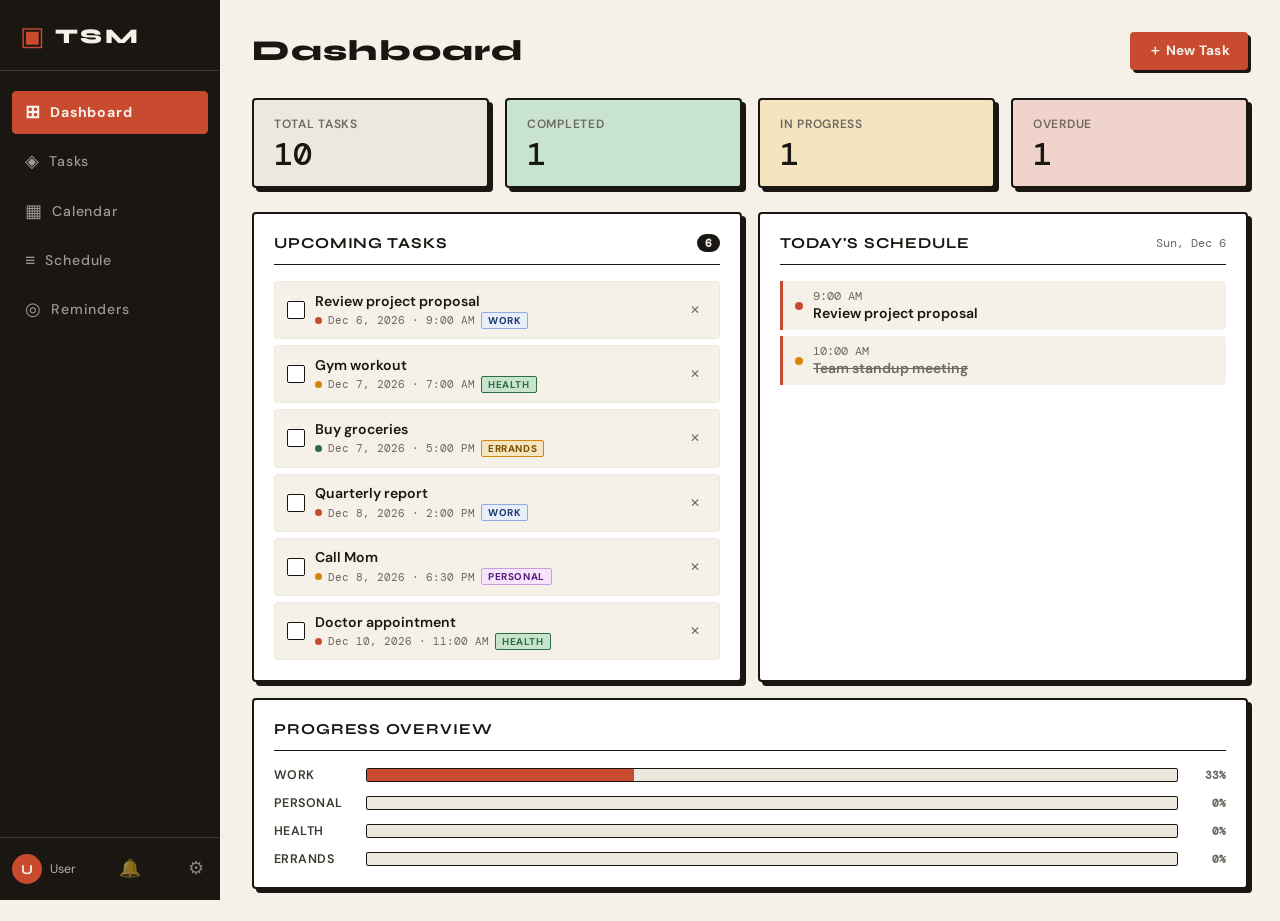
==== index.html @ 918a5657 "Add files via upload" ====
<!DOCTYPE html>
<html lang="en">
<head>
<meta charset="UTF-8" />
<meta name="viewport" content="width=device-width, initial-scale=1.0" />
<title>Task Schedule Management</title>
<link rel="preconnect" href="https://fonts.googleapis.com" />
<link rel="preconnect" href="https://fonts.gstatic.com" crossorigin />
<link href="https://fonts.googleapis.com/css2?family=DM+Sans:ital,opsz,wght@0,9..40,400;0,9..40,500;0,9..40,600;0,9..40,700;1,9..40,400&family=DM+Mono:wght@400;500&family=Syne:wght@400;600;700;800&display=swap" rel="stylesheet" />
<link rel="stylesheet" href="styles.css" />
<link rel="icon" href="favicon.ico" />
<link rel="icon" type="image/png" sizes="100x100" href="favicon100-2.png" />
<link rel="icon" type="image/png" sizes="150x150" href="favicon150-2.png" />
<link rel="apple-touch-icon" href="favicon150-2.png" />
<meta name="theme-color" content="#1A1612" />
<meta name="description" content="TSM — Task Schedule Management. A lightweight task and schedule manager." />
</head>
<body>

<!-- ══════════════════════ SIDEBAR ══════════════════════ -->
<aside class="sidebar" id="sidebar">
  <div class="sidebar-brand">
    <span class="brand-icon">▣</span>
    <span class="brand-text">TSM</span>
  </div>

  <nav class="sidebar-nav">
    <button class="nav-btn active" data-view="dashboard" onclick="switchView('dashboard',this)">
      <span class="nav-icon">⊞</span><span class="nav-label">Dashboard</span>
    </button>
    <button class="nav-btn" data-view="tasks" onclick="switchView('tasks',this)">
      <span class="nav-icon">◈</span><span class="nav-label">Tasks</span>
    </button>
    <button class="nav-btn" data-view="calendar" onclick="switchView('calendar',this)">
      <span class="nav-icon">▦</span><span class="nav-label">Calendar</span>
    </button>
    <button class="nav-btn" data-view="schedule" onclick="switchView('schedule',this)">
      <span class="nav-icon">≡</span><span class="nav-label">Schedule</span>
    </button>
    <button class="nav-btn" data-view="reminders" onclick="switchView('reminders',this)">
      <span class="nav-icon">◎</span><span class="nav-label">Reminders</span>
    </button>
  </nav>

  <div class="sidebar-footer">
    <div class="user-chip">
      <span class="user-avatar" id="user-avatar-display">U</span>
      <span class="user-name"  id="user-name-display">User</span>
    </div>
    <button class="settings-btn" id="notif-btn"
            onclick="initNotifications()" title="Enable notifications">🔔</button>
    <button class="settings-btn" onclick="openSettings()" title="Settings">⚙</button>
  </div>
</aside>

<!-- ══════════════════════ MOBILE TOP BAR ══════════════════════ -->
<header class="topbar">
  <button class="menu-toggle" onclick="toggleSidebar()">☰</button>
  <span class="topbar-title">TSM</span>
  <button class="add-btn-top" onclick="openAddTask()">＋</button>
</header>

<!-- ══════════════════════ MAIN CONTENT ══════════════════════ -->
<main class="main" id="main">

  <!-- ─── DASHBOARD ─── -->
  <section class="view active" id="view-dashboard">
    <div class="view-header">
      <h1 class="view-title">Dashboard</h1>
      <button class="btn-primary" onclick="openAddTask()">＋ New Task</button>
    </div>

    <div class="stats-grid">
      <div class="stat-card">
        <span class="stat-label">Total Tasks</span>
        <span class="stat-value" id="stat-total">0</span>
      </div>
      <div class="stat-card stat-green">
        <span class="stat-label">Completed</span>
        <span class="stat-value" id="stat-done">0</span>
      </div>
      <div class="stat-card stat-amber">
        <span class="stat-label">In Progress</span>
        <span class="stat-value" id="stat-progress">0</span>
      </div>
      <div class="stat-card stat-red">
        <span class="stat-label">Overdue</span>
        <span class="stat-value" id="stat-overdue">0</span>
      </div>
    </div>

    <div class="dash-grid">
      <div class="dash-card">
        <div class="card-header">
          <h2 class="card-title">Upcoming Tasks</h2>
          <span class="card-badge" id="upcoming-count">0</span>
        </div>
        <ul class="task-list" id="upcoming-list"></ul>
      </div>
      <div class="dash-card">
        <div class="card-header">
          <h2 class="card-title">Today's Schedule</h2>
          <span class="today-date" id="today-label"></span>
        </div>
        <ul class="schedule-list" id="today-schedule"></ul>
      </div>
    </div>

    <div class="dash-card full-card">
      <div class="card-header">
        <h2 class="card-title">Progress Overview</h2>
      </div>
      <div class="progress-bars" id="progress-bars"></div>
    </div>
  </section>

  <!-- ─── TASKS ─── -->
  <section class="view" id="view-tasks">
    <div class="view-header">
      <h1 class="view-title">Tasks</h1>
      <div class="header-actions">
        <select class="filter-select" id="filter-status" onchange="renderTasks()">
          <option value="all">All Status</option>
          <option value="todo">To Do</option>
          <option value="progress">In Progress</option>
          <option value="done">Done</option>
        </select>
        <select class="filter-select" id="filter-priority" onchange="renderTasks()">
          <option value="all">All Priority</option>
          <option value="high">High</option>
          <option value="medium">Medium</option>
          <option value="low">Low</option>
        </select>
        <button class="btn-primary" onclick="openAddTask()">＋ New Task</button>
      </div>
    </div>
    <div class="tasks-container" id="tasks-container"></div>
  </section>

  <!-- ─── CALENDAR ─── -->
  <section class="view" id="view-calendar">
    <div class="view-header">
      <h1 class="view-title">Calendar</h1>
      <div class="cal-nav">
        <button class="cal-nav-btn" onclick="changeMonth(-1)">◀</button>
        <span class="cal-month-label" id="cal-month-label"></span>
        <button class="cal-nav-btn" onclick="changeMonth(1)">▶</button>
      </div>
    </div>
    <div class="calendar-wrap">
      <div class="cal-grid" id="cal-grid"></div>
    </div>
    <div class="cal-events-panel">
      <div class="card-header">
        <h2 class="card-title" id="cal-selected-label">Select a date</h2>
      </div>
      <ul class="task-list" id="cal-events-list">
        <li class="empty-msg">Click a date to view tasks</li>
      </ul>
    </div>
  </section>

  <!-- ─── SCHEDULE ─── -->
  <section class="view" id="view-schedule">
    <div class="view-header">
      <h1 class="view-title">Schedule</h1>
      <button class="btn-primary" onclick="openAddTask()">＋ Add Entry</button>
    </div>
    <div class="schedule-week" id="schedule-week"></div>
  </section>

  <!-- ─── REMINDERS ─── -->
  <section class="view" id="view-reminders">
    <div class="view-header">
      <h1 class="view-title">Reminders</h1>
      <div class="header-actions">
        <button class="btn-ghost" id="notif-enable-btn" onclick="initNotifications()">🔔 Enable Notifications</button>
        <button class="btn-primary" onclick="openAddTask()">＋ New Task</button>
      </div>
    </div>

    <!-- Notification status bar -->
    <div class="notif-status-bar" id="notif-status-bar"></div>

    <!-- Upcoming + Overdue grid -->
    <div class="reminders-grid">
      <div class="dash-card">
        <div class="card-header">
          <h2 class="card-title">Upcoming Reminders</h2>
          <span class="card-badge" id="reminder-count">0</span>
        </div>
        <ul class="reminder-list" id="reminder-list">
          <li class="empty-msg">No upcoming reminders</li>
        </ul>
      </div>
      <div class="dash-card">
        <div class="card-header">
          <h2 class="card-title">Overdue</h2>
          <span class="card-badge" id="overdue-reminder-count">0</span>
        </div>
        <ul class="reminder-list" id="overdue-reminder-list">
          <li class="empty-msg">No overdue tasks 🎉</li>
        </ul>
      </div>
    </div>

    <!-- All reminders -->
    <div class="dash-card full-card" style="margin-top:1rem">
      <div class="card-header">
        <h2 class="card-title">All Reminders</h2>
      </div>
      <ul class="reminder-list" id="all-reminder-list">
        <li class="empty-msg">No reminders set</li>
      </ul>
    </div>
  </section>

</main>

<!-- ══════════════════════ TASK MODAL ══════════════════════ -->
<div class="modal-overlay" id="modal-overlay" onclick="closeModal(event)">
  <div class="modal">
    <div class="modal-header">
      <h2 class="modal-title" id="modal-title">New Task</h2>
      <button class="modal-close" onclick="closeModal()">✕</button>
    </div>
    <div class="modal-body">
      <input type="hidden" id="edit-id" />

      <div class="form-group">
        <label class="form-label">Task Name *</label>
        <input type="text" class="form-input" id="task-name"
               placeholder="What needs to be done?" autocomplete="off" />
      </div>

      <div class="form-row">
        <div class="form-group">
          <label class="form-label">Due Date</label>
          <input type="date" class="form-input" id="task-date" />
        </div>
        <div class="form-group">
          <label class="form-label">Time</label>
          <input type="time" class="form-input" id="task-time" />
        </div>
      </div>

      <div class="form-row">
        <div class="form-group">
          <label class="form-label">Priority</label>
          <select class="form-input" id="task-priority">
            <option value="low">🟢 Low</option>
            <option value="medium" selected>🟡 Medium</option>
            <option value="high">🔴 High</option>
          </select>
        </div>
        <div class="form-group">
          <label class="form-label">Status</label>
          <select class="form-input" id="task-status">
            <option value="todo">To Do</option>
            <option value="progress">In Progress</option>
            <option value="done">Done</option>
          </select>
        </div>
      </div>

      <div class="form-group">
        <label class="form-label">Category</label>
        <select class="form-input" id="task-category">
          <option value="work">Work</option>
          <option value="personal">Personal</option>
          <option value="health">Health</option>
          <option value="errands">Errands</option>
          <option value="other">Other</option>
        </select>
      </div>

      <div class="form-group">
        <label class="form-label">🔔 Reminder</label>
        <select class="form-input" id="task-reminder">
          <option value="none">No reminder</option>
          <option value="0">At task time</option>
          <option value="5">5 minutes before</option>
          <option value="15" selected>15 minutes before</option>
          <option value="30">30 minutes before</option>
          <option value="60">1 hour before</option>
          <option value="120">2 hours before</option>
          <option value="1440">1 day before</option>
          <option value="2880">2 days before</option>
        </select>
      </div>

      <div class="form-group">
        <label class="form-label">Notes</label>
        <textarea class="form-input form-textarea" id="task-notes"
                  placeholder="Add any notes..."></textarea>
      </div>
    </div>
    <div class="modal-footer">
      <button class="btn-ghost" onclick="closeModal()">Cancel</button>
      <button class="btn-primary" onclick="saveTask()">Save Task</button>
    </div>
  </div>
</div>

<!-- ══════════════════════ SETTINGS MODAL ══════════════════════ -->
<div class="settings-overlay" id="settings-overlay" onclick="closeSettingsModal(event)">
  <div class="settings-modal">

    <div class="modal-header">
      <h2 class="modal-title">Settings</h2>
      <button class="modal-close" onclick="closeSettingsModal()">✕</button>
    </div>

    <!-- Profile -->
    <div class="settings-section">
      <div class="settings-section-title">Profile</div>
      <div class="form-group">
        <label class="form-label">Display Name</label>
        <input type="text" class="form-input" id="settings-name"
               placeholder="Your name" maxlength="40" autocomplete="off" />
      </div>
    </div>

    <!-- Notifications -->
    <div class="settings-section">
      <div class="settings-section-title">Notifications</div>

      <div class="notif-perm-row">
        <div>
          <div class="setting-label">Browser Notifications</div>
          <div class="setting-sub">Required for all reminders to fire</div>
        </div>
        <span class="perm-badge perm-default" id="settings-notif-perm">Checking…</span>
      </div>

      <div style="margin-top:0.75rem">
        <button class="btn-ghost" style="width:100%" onclick="initNotifications()">
          🔔 Request / Check Permission
        </button>
      </div>
    </div>

    <!-- Reminder defaults -->
    <div class="settings-section">
      <div class="settings-section-title">Reminder Defaults</div>

      <div class="form-group">
        <label class="form-label">Default Reminder Offset</label>
        <select class="form-input" id="settings-default-reminder">
          <option value="none">No reminder</option>
          <option value="0">At task time</option>
          <option value="5">5 minutes before</option>
          <option value="15">15 minutes before</option>
          <option value="30">30 minutes before</option>
          <option value="60">1 hour before</option>
          <option value="120">2 hours before</option>
          <option value="1440">1 day before</option>
          <option value="2880">2 days before</option>
        </select>
      </div>

      <div class="setting-row" style="margin-top:0.75rem">
        <div>
          <div class="setting-label">Daily Morning Digest</div>
          <div class="setting-sub">Summary notification of today's tasks</div>
        </div>
        <label class="toggle-switch">
          <input type="checkbox" id="settings-daily-digest" />
          <span class="toggle-slider"></span>
        </label>
      </div>

      <div class="digest-time-row" style="margin-top:0.5rem">
        <label class="form-label" for="settings-digest-time">Digest time</label>
        <input type="time" class="form-input" id="settings-digest-time" value="08:00" />
      </div>
    </div>

    <!-- Data -->
    <div class="settings-section">
      <div class="settings-section-title">Data</div>
      <div class="settings-actions">
        <button class="btn-ghost" onclick="exportTasks()">⬇ Export Tasks (JSON)</button>
        <button class="btn-danger" onclick="clearAllTasksConfirm()">✕ Delete All Tasks</button>
      </div>
    </div>

    <div class="settings-actions-footer">
      <button class="btn-ghost" onclick="closeSettingsModal()">Cancel</button>
      <button class="btn-primary" onclick="saveSettingsUI()">Save Settings</button>
    </div>
  </div>
</div>

<!-- ══════════════════════ TOAST ══════════════════════ -->
<div class="toast" id="toast"></div>

<script src="app.js"></script>
</body>
</html>
---- styles.css ----
/* ===== RESET & BASE ===== */
*, *::before, *::after { box-sizing: border-box; margin: 0; padding: 0; }

:root {
  --cream:       #F5F0E8;
  --cream-dark:  #EDE8DE;
  --ink:         #1A1612;
  --ink-soft:    #3D3830;
  --ink-muted:   #6E6860;
  --accent:      #C84B2F;
  --accent-soft: #F0D4CC;
  --amber:       #D4860A;
  --amber-soft:  #F5E4C0;
  --green:       #2D6E3E;
  --green-soft:  #C8E4CE;
  --sidebar-w:   220px;
  --border:      2px solid var(--ink);
  --border-thin: 1.5px solid var(--ink);
  --radius:      4px;
  --shadow:      4px 4px 0 var(--ink);
  --font-display: 'Syne', sans-serif;
  --font-body:    'DM Sans', sans-serif;
  --font-mono:    'DM Mono', monospace;
}

html { font-size: 16px; }

body {
  background: var(--cream);
  color: var(--ink);
  font-family: var(--font-body);
  display: flex;
  min-height: 100vh;
  overflow-x: hidden;
  -webkit-font-smoothing: antialiased;
}

/* ===== SIDEBAR ===== */
.sidebar {
  width: var(--sidebar-w);
  background: var(--ink);
  color: var(--cream);
  display: flex;
  flex-direction: column;
  position: fixed;
  top: 0; left: 0; bottom: 0;
  z-index: 100;
  transition: transform 0.25s ease;
}

.sidebar-brand {
  display: flex;
  align-items: center;
  gap: 10px;
  padding: 1.5rem 1.25rem 1.25rem;
  border-bottom: 1.5px solid rgba(245,240,232,0.15);
}

.brand-icon { font-size: 1.6rem; color: var(--accent); line-height: 1; }

.brand-text {
  font-family: var(--font-display);
  font-size: 1.3rem;
  font-weight: 800;
  letter-spacing: 0.12em;
  color: var(--cream);
}

.sidebar-nav {
  flex: 1;
  padding: 1.25rem 0.75rem;
  display: flex;
  flex-direction: column;
  gap: 6px;
}

.nav-btn {
  display: flex;
  align-items: center;
  gap: 10px;
  width: 100%;
  padding: 0.6rem 0.75rem;
  background: transparent;
  border: 1.5px solid transparent;
  border-radius: var(--radius);
  color: rgba(245,240,232,0.6);
  font-family: var(--font-body);
  font-size: 0.88rem;
  font-weight: 500;
  cursor: pointer;
  text-align: left;
  transition: all 0.15s;
}
.nav-btn:hover  { background: rgba(245,240,232,0.08); color: var(--cream); border-color: rgba(245,240,232,0.2); }
.nav-btn.active { background: var(--accent); color: var(--cream); border-color: var(--accent); font-weight: 700; }

.nav-icon  { font-size: 1.1rem; flex-shrink: 0; }
.nav-label { letter-spacing: 0.06em; }

.sidebar-footer {
  padding: 1rem 0.75rem;
  border-top: 1.5px solid rgba(245,240,232,0.15);
  display: flex;
  align-items: center;
  justify-content: space-between;
  gap: 8px;
}

.user-chip { display: flex; align-items: center; gap: 8px; min-width: 0; }

.user-avatar {
  width: 30px; height: 30px;
  border-radius: 50%;
  background: var(--accent);
  color: var(--cream);
  font-family: var(--font-display);
  font-weight: 700;
  font-size: 0.85rem;
  display: flex;
  align-items: center;
  justify-content: center;
  flex-shrink: 0;
}

.user-name {
  font-size: 0.78rem;
  color: rgba(245,240,232,0.7);
  overflow: hidden;
  text-overflow: ellipsis;
  white-space: nowrap;
  max-width: 90px;
}

.settings-btn {
  background: transparent;
  border: none;
  color: rgba(245,240,232,0.5);
  font-size: 1.1rem;
  cursor: pointer;
  padding: 4px;
  line-height: 1;
  transition: color 0.15s;
  flex-shrink: 0;
}
.settings-btn:hover { color: var(--cream); }

/* ===== TOPBAR (MOBILE) ===== */
.topbar {
  display: none;
  position: fixed;
  top: 0; left: 0; right: 0;
  height: 52px;
  background: var(--ink);
  color: var(--cream);
  align-items: center;
  justify-content: space-between;
  padding: 0 1rem;
  z-index: 200;
}

.topbar-title {
  font-family: var(--font-display);
  font-weight: 800;
  font-size: 1.1rem;
  letter-spacing: 0.12em;
}

.menu-toggle, .add-btn-top {
  background: transparent;
  border: none;
  color: var(--cream);
  font-size: 1.3rem;
  cursor: pointer;
  padding: 4px 8px;
}

/* ===== MAIN ===== */
.main {
  margin-left: var(--sidebar-w);
  flex: 1;
  min-height: 100vh;
  padding: 2rem;
  max-width: calc(100vw - var(--sidebar-w));
}

/* ===== VIEWS ===== */
.view { display: none; }
.view.active { display: block; }

.view-header {
  display: flex;
  align-items: center;
  justify-content: space-between;
  margin-bottom: 1.75rem;
  flex-wrap: wrap;
  gap: 0.75rem;
}

.view-title {
  font-family: var(--font-display);
  font-size: 1.8rem;
  font-weight: 800;
  letter-spacing: 0.04em;
  color: var(--ink);
  line-height: 1;
}

.header-actions {
  display: flex;
  gap: 8px;
  flex-wrap: wrap;
  align-items: center;
}

/* ===== BUTTONS ===== */
.btn-primary {
  background: var(--accent);
  color: var(--cream);
  border: var(--border);
  border-color: var(--accent);
  font-family: var(--font-body);
  font-size: 0.85rem;
  font-weight: 700;
  padding: 0.5rem 1rem;
  border-radius: var(--radius);
  cursor: pointer;
  letter-spacing: 0.02em;
  box-shadow: 3px 3px 0 var(--ink);
  transition: all 0.1s;
  white-space: nowrap;
}
.btn-primary:hover  { transform: translate(-1px,-1px); box-shadow: 4px 4px 0 var(--ink); }
.btn-primary:active { transform: translate(2px,2px);   box-shadow: 1px 1px 0 var(--ink); }

.btn-ghost {
  background: transparent;
  color: var(--ink-soft);
  border: var(--border-thin);
  border-color: var(--ink-muted);
  font-family: var(--font-body);
  font-size: 0.85rem;
  font-weight: 500;
  padding: 0.5rem 1rem;
  border-radius: var(--radius);
  cursor: pointer;
  transition: all 0.1s;
  white-space: nowrap;
}
.btn-ghost:hover { background: var(--cream-dark); border-color: var(--ink-soft); }

.btn-danger {
  background: transparent;
  color: var(--accent);
  border: 1.5px solid var(--accent);
  font-family: var(--font-body);
  font-size: 0.85rem;
  font-weight: 700;
  padding: 0.5rem 1rem;
  border-radius: var(--radius);
  cursor: pointer;
  transition: all 0.1s;
}
.btn-danger:hover { background: var(--accent-soft); }

/* ===== STATS GRID ===== */
.stats-grid {
  display: grid;
  grid-template-columns: repeat(4, 1fr);
  gap: 1rem;
  margin-bottom: 1.5rem;
}

.stat-card {
  background: var(--cream-dark);
  border: var(--border);
  border-radius: var(--radius);
  padding: 1rem 1.25rem;
  box-shadow: var(--shadow);
  display: flex;
  flex-direction: column;
  gap: 6px;
}
.stat-card.stat-green { background: var(--green-soft); }
.stat-card.stat-amber { background: var(--amber-soft); }
.stat-card.stat-red   { background: var(--accent-soft); }

.stat-label {
  font-family: var(--font-body);
  font-size: 0.75rem;
  font-weight: 600;
  letter-spacing: 0.06em;
  text-transform: uppercase;
  color: var(--ink-muted);
}

.stat-value {
  font-family: var(--font-mono);
  font-size: 2rem;
  font-weight: 500;
  color: var(--ink);
  line-height: 1;
}

/* ===== DASHBOARD GRID ===== */
.dash-grid {
  display: grid;
  grid-template-columns: 1fr 1fr;
  gap: 1rem;
  margin-bottom: 1rem;
}

.dash-card, .full-card {
  background: #fff;
  border: var(--border);
  border-radius: var(--radius);
  padding: 1.25rem;
  box-shadow: var(--shadow);
}

.full-card { grid-column: 1 / -1; }

.card-header {
  display: flex;
  align-items: center;
  justify-content: space-between;
  margin-bottom: 1rem;
  padding-bottom: 0.75rem;
  border-bottom: var(--border-thin);
}

.card-title {
  font-family: var(--font-display);
  font-size: 0.95rem;
  font-weight: 700;
  letter-spacing: 0.06em;
  text-transform: uppercase;
}

.card-badge {
  background: var(--ink);
  color: var(--cream);
  font-size: 0.7rem;
  font-weight: 700;
  padding: 2px 8px;
  border-radius: 20px;
  font-family: var(--font-mono);
}

.today-date {
  font-size: 0.72rem;
  color: var(--ink-muted);
  font-family: var(--font-mono);
}

/* ===== TASK LIST ===== */
.task-list {
  list-style: none;
  display: flex;
  flex-direction: column;
  gap: 6px;
}

.task-item {
  display: flex;
  align-items: center;
  gap: 10px;
  padding: 0.6rem 0.75rem;
  border: 1.5px solid var(--cream-dark);
  border-radius: var(--radius);
  background: var(--cream);
  cursor: pointer;
  transition: all 0.12s;
}
.task-item:hover { border-color: var(--ink); transform: translateX(2px); }
.task-item.overdue-item { border-left: 3px solid var(--accent); background: #FFF8F6; }

.task-check {
  width: 18px; height: 18px;
  border: var(--border-thin);
  border-radius: 2px;
  display: flex;
  align-items: center;
  justify-content: center;
  flex-shrink: 0;
  font-size: 0.7rem;
  background: #fff;
  cursor: pointer;
  transition: all 0.1s;
}
.task-check.checked { background: var(--green); border-color: var(--green); color: #fff; }

.task-info { flex: 1; min-width: 0; }

.task-name-text {
  font-family: var(--font-body);
  font-size: 0.88rem;
  font-weight: 600;
  color: var(--ink);
  white-space: nowrap;
  overflow: hidden;
  text-overflow: ellipsis;
}

.done-text { text-decoration: line-through; color: var(--ink-muted) !important; }

.task-meta {
  display: flex;
  align-items: center;
  gap: 6px;
  margin-top: 2px;
  flex-wrap: wrap;
}

.task-date-tag {
  font-family: var(--font-mono);
  font-size: 0.7rem;
  color: var(--ink-muted);
}
.task-date-tag.overdue-tag { color: var(--accent); font-weight: 700; }

.priority-dot { width: 7px; height: 7px; border-radius: 50%; flex-shrink: 0; }
.priority-dot.high   { background: var(--accent); }
.priority-dot.medium { background: var(--amber); }
.priority-dot.low    { background: var(--green); }

.cat-tag {
  font-size: 0.62rem;
  font-weight: 700;
  letter-spacing: 0.06em;
  text-transform: uppercase;
  padding: 1px 6px;
  border-radius: 2px;
  border: 1px solid;
}
.cat-work     { background: #E8EEFA; border-color: #8FAADC; color: #1A3A6E; }
.cat-personal { background: #F5E4FA; border-color: #C89EDC; color: #5A1A7E; }
.cat-health   { background: var(--green-soft); border-color: var(--green); color: var(--green); }
.cat-errands  { background: var(--amber-soft); border-color: var(--amber); color: #7A4E00; }
.cat-other    { background: var(--cream-dark); border-color: var(--ink-muted); color: var(--ink-soft); }

.overdue-badge {
  font-size: 0.62rem;
  font-weight: 700;
  letter-spacing: 0.06em;
  text-transform: uppercase;
  background: var(--accent-soft);
  border: 1px solid var(--accent);
  color: var(--accent);
  padding: 1px 6px;
  border-radius: 2px;
}

.task-actions { display: flex; gap: 4px; }

.task-action-btn {
  background: transparent;
  border: none;
  font-size: 0.75rem;
  cursor: pointer;
  padding: 3px 5px;
  color: var(--ink-muted);
  border-radius: 2px;
  transition: all 0.1s;
  min-width: 24px;
  text-align: center;
}
.task-action-btn:hover       { color: var(--accent); background: var(--accent-soft); }
.task-action-btn.edit-btn:hover { color: var(--amber);  background: var(--amber-soft); }

.empty-msg {
  font-size: 0.78rem;
  color: var(--ink-muted);
  text-align: center;
  padding: 2rem 0;
  font-style: italic;
}

/* ===== SCHEDULE LIST (TODAY) ===== */
.schedule-list {
  list-style: none;
  display: flex;
  flex-direction: column;
  gap: 6px;
}

.schedule-item {
  display: flex;
  align-items: center;
  gap: 10px;
  padding: 0.5rem 0.75rem;
  border-left: 3px solid var(--accent);
  background: var(--cream);
  border-radius: 0 var(--radius) var(--radius) 0;
  font-size: 0.78rem;
}

.sched-dot { width: 8px; height: 8px; border-radius: 50%; flex-shrink: 0; }
.sched-dot.high   { background: var(--accent); }
.sched-dot.medium { background: var(--amber); }
.sched-dot.low    { background: var(--green); }

.sched-time {
  font-family: var(--font-mono);
  font-size: 0.72rem;
  color: var(--ink-muted);
  white-space: nowrap;
  display: block;
}

.sched-name {
  font-family: var(--font-body);
  font-size: 0.88rem;
  font-weight: 600;
  color: var(--ink);
  display: block;
}

/* ===== PROGRESS BARS ===== */
.progress-bars { display: flex; flex-direction: column; gap: 0.75rem; }

.progress-row { display: flex; align-items: center; gap: 12px; }

.progress-label {
  font-family: var(--font-body);
  font-size: 0.78rem;
  font-weight: 600;
  letter-spacing: 0.04em;
  text-transform: uppercase;
  color: var(--ink-soft);
  width: 80px;
  flex-shrink: 0;
}

.progress-track {
  flex: 1;
  height: 14px;
  background: var(--cream-dark);
  border: 1.5px solid var(--ink);
  border-radius: 2px;
  overflow: hidden;
}

.progress-fill {
  height: 100%;
  background: var(--ink);
  transition: width 0.6s ease;
}
.progress-fill.green  { background: var(--green); }
.progress-fill.amber  { background: var(--amber); }
.progress-fill.accent { background: var(--accent); }

.progress-pct {
  font-size: 0.7rem;
  font-weight: 700;
  color: var(--ink-muted);
  width: 36px;
  text-align: right;
  flex-shrink: 0;
  font-family: var(--font-mono);
}

/* ===== TASKS CONTAINER ===== */
.tasks-container { display: flex; flex-direction: column; gap: 8px; }

.task-full-item {
  background: #fff;
  border: var(--border-thin);
  border-radius: var(--radius);
  padding: 0.9rem 1.1rem;
  display: flex;
  align-items: center;
  gap: 12px;
  transition: all 0.12s;
  box-shadow: 2px 2px 0 rgba(26,22,18,0.06);
  cursor: pointer;
}
.task-full-item:hover         { border-color: var(--ink); box-shadow: 3px 3px 0 var(--ink); }
.task-full-item.overdue-item  { border-left: 3px solid var(--accent); background: #FFF8F6; }

.task-full-info { flex: 1; min-width: 0; }

.task-full-name {
  font-family: var(--font-body);
  font-size: 0.95rem;
  font-weight: 600;
  color: var(--ink);
  margin-bottom: 4px;
}

.task-full-meta {
  display: flex;
  align-items: center;
  flex-wrap: wrap;
  gap: 8px;
}

.status-badge {
  font-family: var(--font-body);
  font-size: 0.7rem;
  font-weight: 600;
  letter-spacing: 0.04em;
  text-transform: uppercase;
  padding: 2px 8px;
  border-radius: 2px;
  border: 1px solid;
}
.status-todo     { background: var(--cream-dark); border-color: var(--ink-muted); color: var(--ink-soft); }
.status-progress { background: var(--amber-soft); border-color: var(--amber); color: #7A4E00; }
.status-done     { background: var(--green-soft); border-color: var(--green); color: var(--green); }

.task-full-date  { font-family: var(--font-mono); font-size: 0.75rem; color: var(--ink-muted); }
.task-full-notes { font-family: var(--font-body); font-size: 0.82rem; color: var(--ink-muted); margin-top: 3px; font-style: italic; }
.task-full-actions { display: flex; gap: 6px; }

/* small reminder tag in task list */
.reminder-chip-sm {
  font-size: 0.62rem;
  font-weight: 600;
  color: var(--ink-muted);
  background: var(--cream-dark);
  border: 1px solid rgba(26,22,18,0.12);
  padding: 1px 6px;
  border-radius: 2px;
  white-space: nowrap;
}

/* ===== CALENDAR ===== */
.calendar-wrap {
  background: #fff;
  border: var(--border);
  border-radius: var(--radius);
  box-shadow: var(--shadow);
  overflow: hidden;
  margin-bottom: 1rem;
}

.cal-nav { display: flex; align-items: center; gap: 12px; }

.cal-nav-btn {
  background: transparent;
  border: var(--border-thin);
  color: var(--ink);
  width: 32px; height: 32px;
  border-radius: var(--radius);
  cursor: pointer;
  font-size: 0.8rem;
  display: flex;
  align-items: center;
  justify-content: center;
  transition: all 0.1s;
}
.cal-nav-btn:hover { background: var(--ink); color: var(--cream); }

.cal-month-label {
  font-family: var(--font-display);
  font-size: 1rem;
  font-weight: 700;
  letter-spacing: 0.06em;
  min-width: 160px;
  text-align: center;
}

.cal-grid { display: grid; grid-template-columns: repeat(7, 1fr); }

.cal-day-header {
  padding: 0.5rem;
  text-align: center;
  font-size: 0.65rem;
  font-weight: 700;
  letter-spacing: 0.1em;
  text-transform: uppercase;
  color: var(--ink-muted);
  background: var(--cream);
  border-bottom: var(--border-thin);
}

.cal-day {
  border: 0.5px solid var(--cream-dark);
  padding: 0.4rem 0.5rem;
  min-height: 68px;
  cursor: pointer;
  transition: background 0.1s;
  position: relative;
}
.cal-day:hover      { background: var(--cream-dark); }
.cal-day.empty      { cursor: default; background: var(--cream); }
.cal-day.today      { background: var(--ink); }
.cal-day.today .cal-day-num { color: var(--cream); }
.cal-day.selected   { background: var(--accent-soft); border-color: var(--accent); }

.cal-day-num { font-size: 0.78rem; font-weight: 700; color: var(--ink); display: block; margin-bottom: 4px; }
.cal-dots    { display: flex; flex-wrap: wrap; gap: 3px; }
.cal-dot     { width: 6px; height: 6px; border-radius: 50%; background: var(--accent); }
.cal-dot.green { background: var(--green); }
.cal-dot.amber { background: var(--amber); }
.cal-dot.done  { background: var(--ink-muted); }

.cal-events-panel {
  background: #fff;
  border: var(--border);
  border-radius: var(--radius);
  padding: 1.25rem;
  box-shadow: var(--shadow);
}

/* ===== SCHEDULE WEEK ===== */
.schedule-week {
  display: grid;
  grid-template-columns: repeat(7, 1fr);
  gap: 8px;
}

.week-col {
  background: #fff;
  border: var(--border);
  border-radius: var(--radius);
  box-shadow: var(--shadow);
  overflow: hidden;
}

.week-col-header {
  padding: 0.6rem 0.5rem;
  background: var(--ink);
  color: var(--cream);
  text-align: center;
}

.week-col-day {
  font-size: 0.62rem;
  font-weight: 700;
  letter-spacing: 0.1em;
  text-transform: uppercase;
  display: block;
  color: rgba(245,240,232,0.6);
}

.week-col-date {
  font-family: var(--font-display);
  font-size: 1.1rem;
  font-weight: 800;
  color: var(--cream);
  display: block;
}

.week-col.today-col .week-col-header { background: var(--accent); }

.week-events {
  padding: 0.5rem;
  display: flex;
  flex-direction: column;
  gap: 4px;
  min-height: 120px;
}

.week-event {
  font-size: 0.65rem;
  font-weight: 700;
  padding: 4px 6px;
  border-radius: 2px;
  border-left: 3px solid var(--accent);
  background: var(--accent-soft);
  color: var(--ink);
  white-space: nowrap;
  overflow: hidden;
  text-overflow: ellipsis;
  cursor: pointer;
}
.week-event.green { border-color: var(--green); background: var(--green-soft); }
.week-event.amber { border-color: var(--amber); background: var(--amber-soft); }

.week-empty {
  font-size: 0.65rem;
  color: var(--ink-muted);
  padding: 4px;
}

/* ===== FILTER SELECT ===== */
.filter-select {
  background: #fff;
  border: var(--border-thin);
  color: var(--ink);
  font-family: var(--font-body);
  font-size: 0.85rem;
  padding: 0.45rem 0.75rem;
  border-radius: var(--radius);
  cursor: pointer;
  appearance: none;
  -webkit-appearance: none;
  background-image: url("data:image/svg+xml,%3Csvg xmlns='http://www.w3.org/2000/svg' width='10' height='6'%3E%3Cpath d='M0 0l5 6 5-6z' fill='%231A1612'/%3E%3C/svg%3E");
  background-repeat: no-repeat;
  background-position: right 8px center;
  padding-right: 26px;
}

/* ===== REMINDERS VIEW ===== */
.reminders-grid {
  display: grid;
  grid-template-columns: 1fr 1fr;
  gap: 1rem;
  margin-bottom: 1rem;
}

.notif-status-bar { margin-bottom: 1rem; }

.notif-status {
  padding: 0.75rem 1rem;
  border-radius: var(--radius);
  font-size: 0.82rem;
  font-weight: 500;
  border: 1.5px solid;
}
.notif-granted { background: var(--green-soft); border-color: var(--green); color: #1A4A27; }
.notif-denied  { background: var(--accent-soft); border-color: var(--accent); color: #7A1A00; }
.notif-prompt  { background: var(--amber-soft); border-color: var(--amber); color: #5A3A00; }

/* ===== REMINDER LIST ===== */
.reminder-list {
  list-style: none;
  display: flex;
  flex-direction: column;
  gap: 6px;
}

.reminder-item {
  display: flex;
  align-items: flex-start;
  gap: 10px;
  padding: 0.75rem 0.9rem;
  border: 1.5px solid var(--cream-dark);
  border-radius: var(--radius);
  background: #fff;
  cursor: pointer;
  transition: all 0.12s;
}
.reminder-item:hover         { border-color: var(--ink); }
.reminder-item.overdue-item  { border-left: 3px solid var(--accent); background: #FFF8F6; }
.reminder-item.done-item     { opacity: 0.6; }

.reminder-info { flex: 1; min-width: 0; }

.reminder-name {
  font-family: var(--font-body);
  font-size: 0.9rem;
  font-weight: 600;
  color: var(--ink);
  margin-bottom: 3px;
}

.reminder-meta {
  display: flex;
  align-items: center;
  gap: 6px;
  flex-wrap: wrap;
  margin-bottom: 5px;
}

.reminder-chips {
  display: flex;
  align-items: center;
  gap: 6px;
  flex-wrap: wrap;
}

.reminder-chip {
  display: inline-flex;
  align-items: center;
  gap: 4px;
  font-family: var(--font-mono);
  font-size: 0.68rem;
  font-weight: 500;
  background: var(--cream-dark);
  border: 1px solid rgba(26,22,18,0.15);
  color: var(--ink-soft);
  padding: 2px 8px;
  border-radius: 20px;
  white-space: nowrap;
}

.reminder-chip.reminder-fire {
  background: var(--amber-soft);
  border-color: var(--amber);
  color: #5A3A00;
}

.done-badge {
  font-size: 0.62rem;
  font-weight: 700;
  letter-spacing: 0.06em;
  text-transform: uppercase;
  background: var(--green-soft);
  border: 1px solid var(--green);
  color: var(--green);
  padding: 1px 6px;
  border-radius: 2px;
}

/* ===== MODAL (TASK) ===== */
.modal-overlay {
  display: none;
  position: fixed;
  inset: 0;
  background: rgba(26,22,18,0.55);
  z-index: 500;
  align-items: center;
  justify-content: center;
  padding: 1rem;
}
.modal-overlay.open { display: flex; }

.modal {
  background: var(--cream);
  border: var(--border);
  border-radius: var(--radius);
  box-shadow: 6px 6px 0 var(--ink);
  width: 100%;
  max-width: 480px;
  max-height: 90vh;
  overflow-y: auto;
}

.modal-header {
  display: flex;
  align-items: center;
  justify-content: space-between;
  padding: 1.25rem 1.5rem;
  border-bottom: var(--border);
}

.modal-title {
  font-family: var(--font-display);
  font-size: 1.1rem;
  font-weight: 800;
  letter-spacing: 0.06em;
}

.modal-close {
  background: transparent;
  border: none;
  font-size: 1rem;
  cursor: pointer;
  color: var(--ink-muted);
  padding: 4px 8px;
  border-radius: 2px;
  transition: all 0.1s;
}
.modal-close:hover { background: var(--accent-soft); color: var(--accent); }

.modal-body {
  padding: 1.5rem;
  display: flex;
  flex-direction: column;
  gap: 1rem;
}

.modal-footer {
  display: flex;
  justify-content: flex-end;
  gap: 8px;
  padding: 1rem 1.5rem;
  border-top: var(--border-thin);
}

.form-group { display: flex; flex-direction: column; gap: 6px; }

.form-row {
  display: grid;
  grid-template-columns: 1fr 1fr;
  gap: 12px;
}

.form-label {
  font-family: var(--font-body);
  font-size: 0.75rem;
  font-weight: 600;
  letter-spacing: 0.06em;
  text-transform: uppercase;
  color: var(--ink-soft);
}

.form-input {
  background: #fff;
  border: var(--border-thin);
  color: var(--ink);
  font-family: var(--font-body);
  font-size: 0.9rem;
  padding: 0.5rem 0.75rem;
  border-radius: var(--radius);
  width: 100%;
  outline: none;
  transition: border-color 0.1s;
}
.form-input:focus   { border-color: var(--accent); box-shadow: 2px 2px 0 var(--accent-soft); }
.form-input.input-error { border-color: var(--accent); background: var(--accent-soft); }

.form-textarea { min-height: 80px; resize: vertical; }

/* ===== SETTINGS MODAL ===== */
.settings-overlay {
  display: none;
  position: fixed;
  inset: 0;
  background: rgba(26,22,18,0.55);
  z-index: 600;
  align-items: center;
  justify-content: center;
  padding: 1rem;
}
.settings-overlay.open { display: flex; }

.settings-modal {
  background: var(--cream);
  border: var(--border);
  border-radius: var(--radius);
  box-shadow: 6px 6px 0 var(--ink);
  width: 100%;
  max-width: 420px;
  max-height: 90vh;
  overflow-y: auto;
}

.settings-section {
  padding: 1.25rem 1.5rem;
  border-bottom: var(--border-thin);
}
.settings-section:last-of-type { border-bottom: none; }

.settings-section-title {
  font-family: var(--font-display);
  font-size: 0.72rem;
  font-weight: 700;
  letter-spacing: 0.1em;
  text-transform: uppercase;
  color: var(--ink-muted);
  margin-bottom: 0.85rem;
}

.setting-row {
  display: flex;
  align-items: center;
  justify-content: space-between;
  gap: 12px;
  padding: 0.4rem 0;
}

.setting-label {
  font-size: 0.88rem;
  font-weight: 500;
  color: var(--ink-soft);
  flex: 1;
}

.setting-sub {
  font-size: 0.72rem;
  color: var(--ink-muted);
  margin-top: 2px;
}

/* Toggle switch */
.toggle-switch { position: relative; display: inline-block; width: 42px; height: 22px; flex-shrink: 0; }
.toggle-switch input { opacity: 0; width: 0; height: 0; }
.toggle-slider {
  position: absolute;
  cursor: pointer;
  inset: 0;
  background: var(--cream-dark);
  border: 1.5px solid var(--ink-muted);
  border-radius: 11px;
  transition: all 0.2s;
}
.toggle-slider::before {
  content: '';
  position: absolute;
  width: 14px; height: 14px;
  left: 3px; top: 50%;
  transform: translateY(-50%);
  background: var(--ink-muted);
  border-radius: 50%;
  transition: all 0.2s;
}
.toggle-switch input:checked + .toggle-slider { background: var(--green); border-color: var(--green); }
.toggle-switch input:checked + .toggle-slider::before { left: 21px; background: #fff; }

.digest-time-row {
  display: flex;
  align-items: center;
  gap: 8px;
  margin-top: 0.5rem;
}
.digest-time-row .form-label { white-space: nowrap; margin: 0; font-size: 0.75rem; }
.digest-time-row .form-input { max-width: 120px; }

.notif-perm-row {
  display: flex;
  align-items: center;
  justify-content: space-between;
  gap: 12px;
  padding: 0.5rem 0;
}

.perm-badge {
  font-size: 0.72rem;
  font-weight: 700;
  padding: 3px 10px;
  border-radius: 20px;
  border: 1.5px solid;
  flex-shrink: 0;
}
.perm-badge.perm-granted { background: var(--green-soft); border-color: var(--green); color: var(--green); }
.perm-badge.perm-denied  { background: var(--accent-soft); border-color: var(--accent); color: var(--accent); }
.perm-badge.perm-default { background: var(--amber-soft); border-color: var(--amber); color: #7A4E00; }

.settings-actions {
  display: flex;
  gap: 8px;
  flex-wrap: wrap;
  padding: 1rem 1.5rem;
  border-top: var(--border-thin);
}

.settings-actions-footer {
  display: flex;
  gap: 8px;
  justify-content: flex-end;
  padding: 1rem 1.5rem;
  border-top: var(--border);
}

/* ===== TOAST ===== */
.toast {
  position: fixed;
  bottom: 1.5rem;
  right: 1.5rem;
  background: var(--ink);
  color: var(--cream);
  font-size: 0.78rem;
  font-weight: 700;
  padding: 0.6rem 1rem;
  border-radius: var(--radius);
  box-shadow: 4px 4px 0 var(--accent);
  opacity: 0;
  transform: translateY(10px);
  transition: all 0.2s;
  z-index: 1000;
  pointer-events: none;
  letter-spacing: 0.04em;
  max-width: 260px;
}
.toast.show { opacity: 1; transform: translateY(0); }

/* ===== RESPONSIVE ===== */
@media (max-width: 900px) {
  .stats-grid   { grid-template-columns: repeat(2, 1fr); }
  .dash-grid    { grid-template-columns: 1fr; }
  .schedule-week { grid-template-columns: repeat(4, 1fr); }
  .reminders-grid { grid-template-columns: 1fr; }
}

@media (max-width: 700px) {
  :root { --sidebar-w: 0px; }

  .sidebar { transform: translateX(-220px); width: 220px; }
  .sidebar.open { transform: translateX(0); }

  .topbar { display: flex; }

  .main {
    margin-left: 0;
    max-width: 100vw;
    padding: 4.5rem 1rem 1.5rem;
  }

  .view-title    { font-size: 1.4rem; }
  .stats-grid    { grid-template-columns: repeat(2, 1fr); gap: 0.6rem; }
  .schedule-week { grid-template-columns: repeat(2, 1fr); }
  .form-row      { grid-template-columns: 1fr; }
  .task-full-item { flex-wrap: wrap; }
  .reminders-grid { grid-template-columns: 1fr; }
  .settings-modal { max-width: 100%; }
}

@media (max-width: 400px) {
  .stats-grid    { grid-template-columns: 1fr 1fr; }
  .schedule-week { grid-template-columns: 1fr 1fr; }
}

/* ===== SCROLLBAR ===== */
::-webkit-scrollbar       { width: 6px; }
::-webkit-scrollbar-track { background: var(--cream); }
::-webkit-scrollbar-thumb { background: var(--ink-muted); border-radius: 3px; }
::-webkit-scrollbar-thumb:hover { background: var(--ink); }
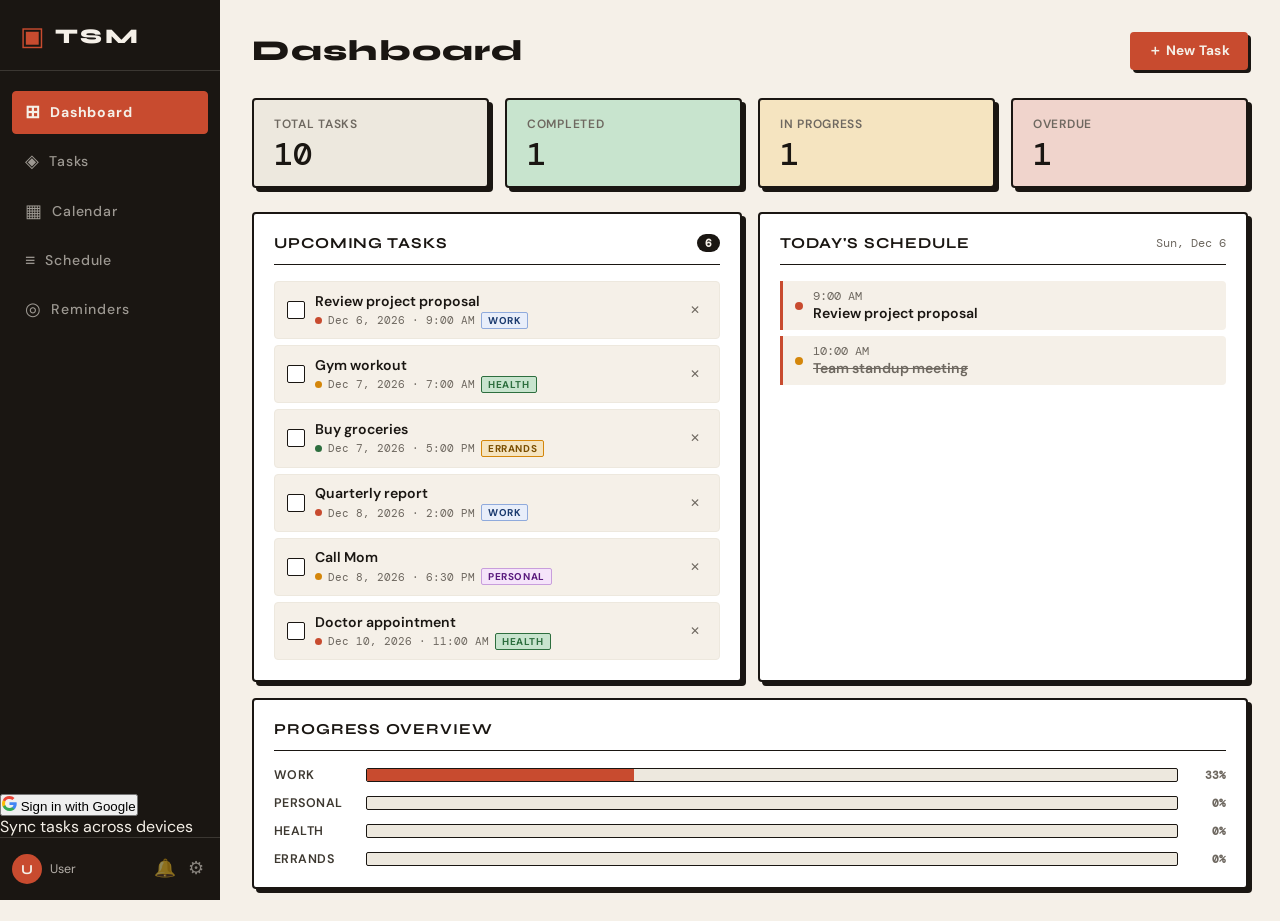
==== commit e19ee0c3: "Add files via upload" ====
--- a/index.html
+++ b/index.html
@@ -3,7 +3,7 @@
 <head>
 <meta charset="UTF-8" />
 <meta name="viewport" content="width=device-width, initial-scale=1.0" />
-<title>Task Schedule Management</title>
+<title>TSM — Task Schedule Management</title>
 <link rel="preconnect" href="https://fonts.googleapis.com" />
 <link rel="preconnect" href="https://fonts.gstatic.com" crossorigin />
 <link href="https://fonts.googleapis.com/css2?family=DM+Sans:ital,opsz,wght@0,9..40,400;0,9..40,500;0,9..40,600;0,9..40,700;1,9..40,400&family=DM+Mono:wght@400;500&family=Syne:wght@400;600;700;800&display=swap" rel="stylesheet" />
@@ -12,6 +12,7 @@
 <link rel="icon" type="image/png" sizes="100x100" href="favicon100-2.png" />
 <link rel="icon" type="image/png" sizes="150x150" href="favicon150-2.png" />
 <link rel="apple-touch-icon" href="favicon150-2.png" />
+<link rel="manifest" href="manifest.json" />
 <meta name="theme-color" content="#1A1612" />
 <meta name="description" content="TSM — Task Schedule Management. A lightweight task and schedule manager." />
 </head>
@@ -42,14 +43,30 @@
     </button>
   </nav>
 
-  <div class="sidebar-footer">
-    <div class="user-chip">
+  <!-- Sign-in prompt shown when NOT authenticated -->
+  <div class="sidebar-signin" id="sidebar-signin">
+    <button class="btn-google-sidebar" onclick="signInWithGoogle()">
+      <svg width="15" height="15" viewBox="0 0 18 18" aria-hidden="true">
+        <path fill="#4285F4" d="M17.64 9.2c0-.637-.057-1.251-.164-1.84H9v3.481h4.844c-.209 1.125-.843 2.078-1.796 2.716v2.259h2.908c1.702-1.567 2.684-3.875 2.684-6.615z"/>
+        <path fill="#34A853" d="M9 18c2.43 0 4.467-.806 5.956-2.184l-2.908-2.259c-.806.54-1.837.86-3.048.86-2.344 0-4.328-1.584-5.036-3.711H.957v2.332A8.997 8.997 0 0 0 9 18z"/>
+        <path fill="#FBBC05" d="M3.964 10.706A5.41 5.41 0 0 1 3.682 9c0-.593.102-1.17.282-1.706V4.962H.957A8.996 8.996 0 0 0 0 9c0 1.452.348 2.827.957 4.038l3.007-2.332z"/>
+        <path fill="#EA4335" d="M9 3.58c1.321 0 2.508.454 3.44 1.345l2.582-2.58C13.463.891 11.426 0 9 0A8.997 8.997 0 0 0 .957 4.962L3.964 6.294C4.672 4.166 6.656 3.58 9 3.58z"/>
+      </svg>
+      Sign in with Google
+    </button>
+    <p class="sidebar-signin-hint">Sync tasks across devices</p>
+  </div>
+
+  <div class="sidebar-footer" id="sidebar-footer">
+    <div class="user-chip" id="user-chip">
       <span class="user-avatar" id="user-avatar-display">U</span>
-      <span class="user-name"  id="user-name-display">User</span>
-    </div>
-    <button class="settings-btn" id="notif-btn"
-            onclick="initNotifications()" title="Enable notifications">🔔</button>
-    <button class="settings-btn" onclick="openSettings()" title="Settings">⚙</button>
+      <span class="user-name"  id="user-name-display">Local</span>
+    </div>
+    <div class="sidebar-footer-btns">
+      <button class="settings-btn" id="notif-btn"
+              onclick="initNotifications()" title="Enable notifications">🔔</button>
+      <button class="settings-btn" onclick="openSettings()" title="Settings">⚙</button>
+    </div>
   </div>
 </aside>
 
@@ -67,7 +84,10 @@
   <section class="view active" id="view-dashboard">
     <div class="view-header">
       <h1 class="view-title">Dashboard</h1>
-      <button class="btn-primary" onclick="openAddTask()">＋ New Task</button>
+      <div class="header-actions">
+        <div class="sync-status" id="sync-status"></div>
+        <button class="btn-primary" onclick="openAddTask()">＋ New Task</button>
+      </div>
     </div>
 
     <div class="stats-grid">
@@ -179,10 +199,8 @@
       </div>
     </div>
 
-    <!-- Notification status bar -->
     <div class="notif-status-bar" id="notif-status-bar"></div>
 
-    <!-- Upcoming + Overdue grid -->
     <div class="reminders-grid">
       <div class="dash-card">
         <div class="card-header">
@@ -204,7 +222,6 @@
       </div>
     </div>
 
-    <!-- All reminders -->
     <div class="dash-card full-card" style="margin-top:1rem">
       <div class="card-header">
         <h2 class="card-title">All Reminders</h2>
@@ -311,6 +328,46 @@
       <button class="modal-close" onclick="closeSettingsModal()">✕</button>
     </div>
 
+    <!-- Google Account / Sync -->
+    <div class="settings-section">
+      <div class="settings-section-title">Google Account &amp; Sync</div>
+
+      <!-- Signed-out state -->
+      <div id="settings-auth-signedout">
+        <p class="settings-auth-desc">Sign in with Google to sync your tasks across all your devices in real time.</p>
+        <button class="btn-google" onclick="signInWithGoogle()">
+          <svg width="18" height="18" viewBox="0 0 18 18" aria-hidden="true">
+            <path fill="#4285F4" d="M17.64 9.2c0-.637-.057-1.251-.164-1.84H9v3.481h4.844c-.209 1.125-.843 2.078-1.796 2.716v2.259h2.908c1.702-1.567 2.684-3.875 2.684-6.615z"/>
+            <path fill="#34A853" d="M9 18c2.43 0 4.467-.806 5.956-2.184l-2.908-2.259c-.806.54-1.837.86-3.048.86-2.344 0-4.328-1.584-5.036-3.711H.957v2.332A8.997 8.997 0 0 0 9 18z"/>
+            <path fill="#FBBC05" d="M3.964 10.706A5.41 5.41 0 0 1 3.682 9c0-.593.102-1.17.282-1.706V4.962H.957A8.996 8.996 0 0 0 0 9c0 1.452.348 2.827.957 4.038l3.007-2.332z"/>
+            <path fill="#EA4335" d="M9 3.58c1.321 0 2.508.454 3.44 1.345l2.582-2.58C13.463.891 11.426 0 9 0A8.997 8.997 0 0 0 .957 4.962L3.964 6.294C4.672 4.166 6.656 3.58 9 3.58z"/>
+          </svg>
+          Sign in with Google
+        </button>
+      </div>
+
+      <!-- Signed-in state -->
+      <div id="settings-auth-signedin" style="display:none">
+        <div class="auth-user-row">
+          <img class="auth-avatar" id="settings-auth-photo" src="" alt="" />
+          <div class="auth-user-info">
+            <div class="auth-user-name" id="settings-auth-name">—</div>
+            <div class="auth-user-email" id="settings-auth-email">—</div>
+          </div>
+        </div>
+        <div class="auth-sync-row">
+          <span class="sync-dot"></span>
+          <span class="auth-sync-label" id="settings-sync-label">Synced to Google</span>
+        </div>
+        <div style="display:flex;gap:8px;margin-top:.75rem;flex-wrap:wrap">
+          <button class="btn-ghost" onclick="migrateLocalToFirestore()" id="migrate-btn" style="display:none">
+            ⬆ Import local tasks
+          </button>
+          <button class="btn-danger" onclick="signOutUser()">Sign out</button>
+        </div>
+      </div>
+    </div>
+
     <!-- Profile -->
     <div class="settings-section">
       <div class="settings-section-title">Profile</div>
@@ -395,6 +452,11 @@
 <!-- ══════════════════════ TOAST ══════════════════════ -->
 <div class="toast" id="toast"></div>
 
+<!-- Firebase SDKs -->
+<script src="https://www.gstatic.com/firebasejs/10.12.0/firebase-app-compat.js"></script>
+<script src="https://www.gstatic.com/firebasejs/10.12.0/firebase-auth-compat.js"></script>
+<script src="https://www.gstatic.com/firebasejs/10.12.0/firebase-firestore-compat.js"></script>
+<script src="./firebase-config.js"></script>
 <script src="app.js"></script>
 </body>
 </html>
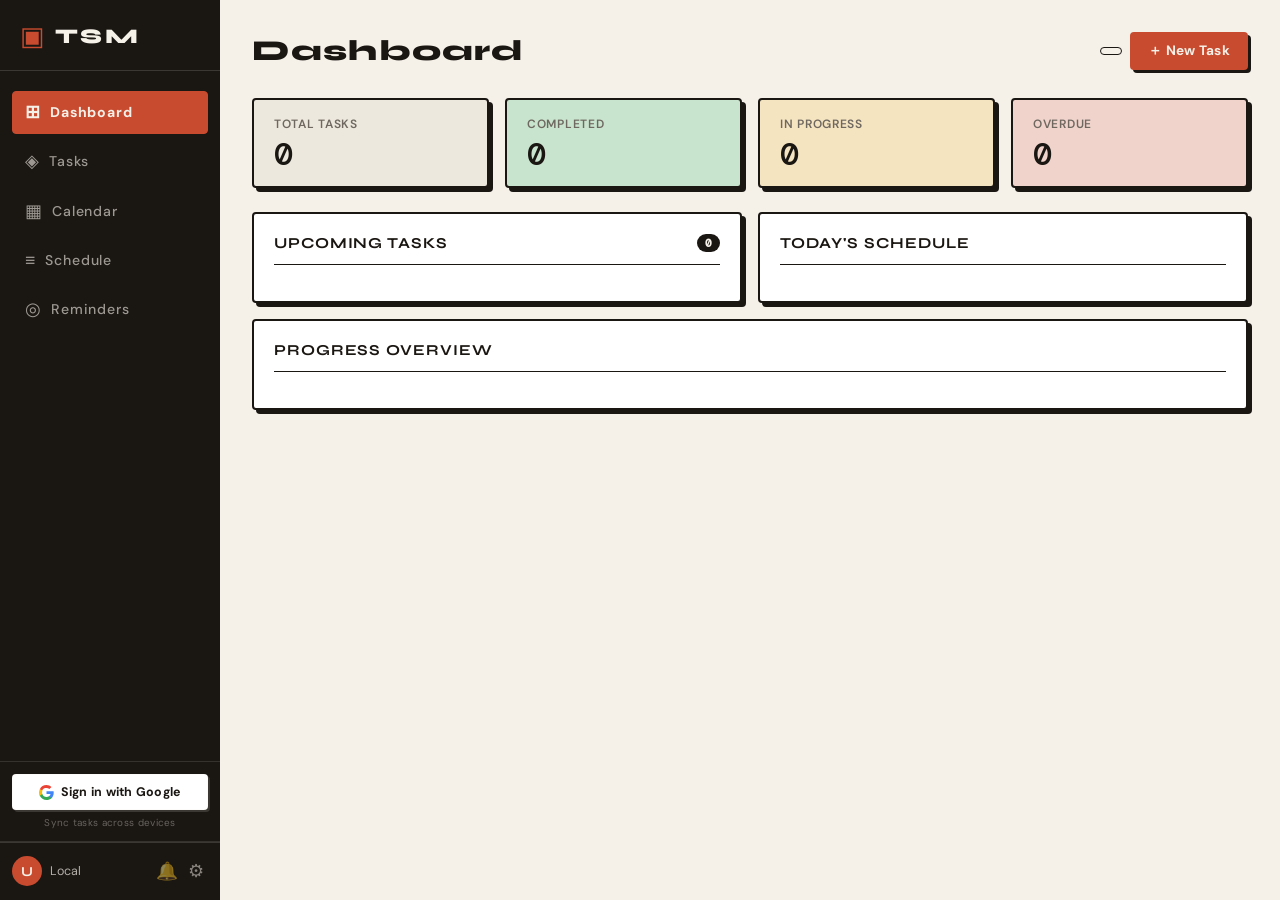
==== commit 67ba9d53: "Add files via upload" ====
--- a/index.html
+++ b/index.html
@@ -14,6 +14,9 @@
 <link rel="apple-touch-icon" href="favicon150-2.png" />
 <link rel="manifest" href="manifest.json" />
 <meta name="theme-color" content="#1A1612" />
+<meta name="apple-mobile-web-app-capable" content="yes" />
+<meta name="apple-mobile-web-app-status-bar-style" content="black-translucent" />
+<meta name="apple-mobile-web-app-title" content="TSM" />
 <meta name="description" content="TSM — Task Schedule Management. A lightweight task and schedule manager." />
 </head>
 <body>
--- a/styles.css
+++ b/styles.css
@@ -97,8 +97,48 @@
 .nav-icon  { font-size: 1.1rem; flex-shrink: 0; }
 .nav-label { letter-spacing: 0.06em; }
 
+/* ── Sidebar sign-in prompt ── */
+.sidebar-signin {
+  display: flex;
+  flex-direction: column;
+  align-items: center;
+  gap: 6px;
+  padding: 0.75rem;
+  border-top: 1.5px solid rgba(245,240,232,0.12);
+  border-bottom: 1.5px solid rgba(245,240,232,0.12);
+}
+
+.btn-google-sidebar {
+  display: flex;
+  align-items: center;
+  justify-content: center;
+  gap: 7px;
+  width: 100%;
+  padding: 0.55rem 0.75rem;
+  background: #fff;
+  border: 1.5px solid rgba(245,240,232,0.25);
+  border-radius: var(--radius);
+  color: var(--ink);
+  font-family: var(--font-body);
+  font-size: 0.78rem;
+  font-weight: 700;
+  cursor: pointer;
+  letter-spacing: 0.02em;
+  transition: all 0.15s;
+  box-shadow: 2px 2px 0 rgba(245,240,232,0.15);
+}
+.btn-google-sidebar:hover { background: #f5f5f5; transform: translate(-1px,-1px); box-shadow: 3px 3px 0 rgba(245,240,232,0.2); }
+.btn-google-sidebar:active { transform: translate(1px,1px); box-shadow: 1px 1px 0 rgba(245,240,232,0.1); }
+
+.sidebar-signin-hint {
+  font-size: 0.62rem;
+  color: rgba(245,240,232,0.35);
+  text-align: center;
+  letter-spacing: 0.03em;
+}
+
 .sidebar-footer {
-  padding: 1rem 0.75rem;
+  padding: 0.85rem 0.75rem;
   border-top: 1.5px solid rgba(245,240,232,0.15);
   display: flex;
   align-items: center;
@@ -106,7 +146,13 @@
   gap: 8px;
 }
 
-.user-chip { display: flex; align-items: center; gap: 8px; min-width: 0; }
+.sidebar-footer-btns {
+  display: flex;
+  align-items: center;
+  gap: 2px;
+}
+
+.user-chip { display: flex; align-items: center; gap: 8px; min-width: 0; flex: 1; overflow: hidden; }
 
 .user-avatar {
   width: 30px; height: 30px;
@@ -120,6 +166,9 @@
   align-items: center;
   justify-content: center;
   flex-shrink: 0;
+  overflow: hidden;
+  background-size: cover;
+  background-position: center;
 }
 
 .user-name {
@@ -128,7 +177,6 @@
   overflow: hidden;
   text-overflow: ellipsis;
   white-space: nowrap;
-  max-width: 90px;
 }
 
 .settings-btn {
@@ -211,6 +259,22 @@
   flex-wrap: wrap;
   align-items: center;
 }
+
+/* ── Sync status chip ── */
+.sync-status {
+  font-family: var(--font-mono);
+  font-size: 0.68rem;
+  font-weight: 500;
+  padding: 3px 10px;
+  border-radius: 20px;
+  border: 1.5px solid;
+  letter-spacing: 0.04em;
+  white-space: nowrap;
+}
+.sync-status.sync-ok    { color: var(--green);    border-color: var(--green);    background: var(--green-soft); }
+.sync-status.sync-wait  { color: var(--amber);    border-color: var(--amber);    background: var(--amber-soft); }
+.sync-status.sync-off   { color: var(--accent);   border-color: var(--accent);   background: var(--accent-soft); }
+.sync-status.sync-local { color: var(--ink-muted); border-color: var(--ink-muted); background: var(--cream-dark); }
 
 /* ===== BUTTONS ===== */
 .btn-primary {
@@ -262,6 +326,28 @@
 }
 .btn-danger:hover { background: var(--accent-soft); }
 
+/* ── Google sign-in button (settings modal) ── */
+.btn-google {
+  display: inline-flex;
+  align-items: center;
+  gap: 10px;
+  background: #fff;
+  border: var(--border-thin);
+  border-color: var(--ink);
+  color: var(--ink);
+  font-family: var(--font-body);
+  font-size: 0.88rem;
+  font-weight: 700;
+  padding: 0.55rem 1.1rem;
+  border-radius: var(--radius);
+  cursor: pointer;
+  box-shadow: 3px 3px 0 var(--ink);
+  transition: all 0.1s;
+  letter-spacing: 0.02em;
+}
+.btn-google:hover  { transform: translate(-1px,-1px); box-shadow: 4px 4px 0 var(--ink); }
+.btn-google:active { transform: translate(2px,2px);   box-shadow: 1px 1px 0 var(--ink); }
+
 /* ===== STATS GRID ===== */
 .stats-grid {
   display: grid;
@@ -362,73 +448,90 @@
 
 .task-item {
   display: flex;
-  align-items: center;
+  align-items: flex-start;
   gap: 10px;
-  padding: 0.6rem 0.75rem;
+  padding: 0.65rem 0.75rem;
+  background: var(--cream);
   border: 1.5px solid var(--cream-dark);
   border-radius: var(--radius);
-  background: var(--cream);
   cursor: pointer;
   transition: all 0.12s;
-}
-.task-item:hover { border-color: var(--ink); transform: translateX(2px); }
+  list-style: none;
+}
+.task-item:hover { border-color: var(--ink); background: #fff; }
 .task-item.overdue-item { border-left: 3px solid var(--accent); background: #FFF8F6; }
 
 .task-check {
   width: 18px; height: 18px;
-  border: var(--border-thin);
-  border-radius: 2px;
-  display: flex;
-  align-items: center;
-  justify-content: center;
+  border: 2px solid var(--ink-muted);
+  border-radius: 3px;
+  display: flex; align-items: center; justify-content: center;
+  font-size: 0.65rem;
   flex-shrink: 0;
-  font-size: 0.7rem;
-  background: #fff;
+  margin-top: 1px;
   cursor: pointer;
   transition: all 0.1s;
 }
+.task-check:hover { border-color: var(--green); }
 .task-check.checked { background: var(--green); border-color: var(--green); color: #fff; }
 
 .task-info { flex: 1; min-width: 0; }
 
 .task-name-text {
-  font-family: var(--font-body);
   font-size: 0.88rem;
   font-weight: 600;
   color: var(--ink);
-  white-space: nowrap;
-  overflow: hidden;
-  text-overflow: ellipsis;
-}
-
-.done-text { text-decoration: line-through; color: var(--ink-muted) !important; }
+  margin-bottom: 3px;
+}
+.task-name-text.done-text, .done-text { text-decoration: line-through; color: var(--ink-muted); }
 
 .task-meta {
   display: flex;
   align-items: center;
   gap: 6px;
-  margin-top: 2px;
   flex-wrap: wrap;
 }
 
-.task-date-tag {
-  font-family: var(--font-mono);
-  font-size: 0.7rem;
-  color: var(--ink-muted);
-}
-.task-date-tag.overdue-tag { color: var(--accent); font-weight: 700; }
-
-.priority-dot { width: 7px; height: 7px; border-radius: 50%; flex-shrink: 0; }
+.task-actions {
+  display: flex;
+  gap: 4px;
+  opacity: 0;
+  transition: opacity 0.15s;
+}
+.task-item:hover .task-actions { opacity: 1; }
+
+.task-action-btn {
+  background: transparent;
+  border: none;
+  color: var(--ink-muted);
+  font-size: 0.85rem;
+  cursor: pointer;
+  padding: 2px 5px;
+  border-radius: 2px;
+  line-height: 1;
+  transition: all 0.1s;
+}
+.task-action-btn:hover { background: var(--accent-soft); color: var(--accent); }
+.task-action-btn.edit-btn:hover { background: var(--amber-soft); color: var(--amber); }
+
+/* ===== PRIORITY DOTS ===== */
+.priority-dot {
+  width: 7px; height: 7px;
+  border-radius: 50%;
+  flex-shrink: 0;
+  display: inline-block;
+}
 .priority-dot.high   { background: var(--accent); }
 .priority-dot.medium { background: var(--amber); }
 .priority-dot.low    { background: var(--green); }
 
+/* ===== CATEGORY TAGS ===== */
 .cat-tag {
-  font-size: 0.62rem;
-  font-weight: 700;
-  letter-spacing: 0.06em;
+  font-size: 0.6rem;
+  font-weight: 700;
+  letter-spacing: 0.05em;
   text-transform: uppercase;
-  padding: 1px 6px;
+  padding: 2px 6px;
   border-radius: 2px;
   border: 1px solid;
 }
@@ -436,12 +539,19 @@
 .cat-personal { background: #F5E4FA; border-color: #C89EDC; color: #5A1A7E; }
 .cat-health   { background: var(--green-soft); border-color: var(--green); color: var(--green); }
 .cat-errands  { background: var(--amber-soft); border-color: var(--amber); color: #7A4E00; }
-.cat-other    { background: var(--cream-dark); border-color: var(--ink-muted); color: var(--ink-soft); }
-
+.cat-other    { background: var(--cream-dark); border-color: var(--ink-muted); color: var(--ink-muted); }
+
+/* ===== DATE / OVERDUE TAGS ===== */
+.task-date-tag {
+  font-family: var(--font-mono);
+  font-size: 0.68rem;
+  color: var(--ink-muted);
+}
+.overdue-tag  { color: var(--accent); font-weight: 700; }
 .overdue-badge {
-  font-size: 0.62rem;
-  font-weight: 700;
-  letter-spacing: 0.06em;
+  font-size: 0.6rem;
+  font-weight: 700;
+  letter-spacing: 0.05em;
   text-transform: uppercase;
   background: var(--accent-soft);
   border: 1px solid var(--accent);
@@ -450,51 +560,23 @@
   border-radius: 2px;
 }
 
-.task-actions { display: flex; gap: 4px; }
-
-.task-action-btn {
-  background: transparent;
-  border: none;
-  font-size: 0.75rem;
-  cursor: pointer;
-  padding: 3px 5px;
-  color: var(--ink-muted);
-  border-radius: 2px;
-  transition: all 0.1s;
-  min-width: 24px;
-  text-align: center;
-}
-.task-action-btn:hover       { color: var(--accent); background: var(--accent-soft); }
-.task-action-btn.edit-btn:hover { color: var(--amber);  background: var(--amber-soft); }
-
-.empty-msg {
-  font-size: 0.78rem;
-  color: var(--ink-muted);
-  text-align: center;
-  padding: 2rem 0;
-  font-style: italic;
-}
-
-/* ===== SCHEDULE LIST (TODAY) ===== */
-.schedule-list {
-  list-style: none;
-  display: flex;
-  flex-direction: column;
-  gap: 6px;
-}
+/* ===== SCHEDULE LIST (dashboard) ===== */
+.schedule-list { list-style: none; display: flex; flex-direction: column; gap: 8px; }
 
 .schedule-item {
   display: flex;
   align-items: center;
-  gap: 10px;
-  padding: 0.5rem 0.75rem;
-  border-left: 3px solid var(--accent);
-  background: var(--cream);
-  border-radius: 0 var(--radius) var(--radius) 0;
-  font-size: 0.78rem;
-}
-
-.sched-dot { width: 8px; height: 8px; border-radius: 50%; flex-shrink: 0; }
+  gap: 8px;
+  padding: 6px 0;
+  border-bottom: 1px solid var(--cream-dark);
+}
+.schedule-item:last-child { border: none; }
+
+.sched-dot {
+  width: 7px; height: 7px;
+  border-radius: 50%;
+  flex-shrink: 0;
+}
 .sched-dot.high   { background: var(--accent); }
 .sched-dot.medium { background: var(--amber); }
 .sched-dot.low    { background: var(--green); }
@@ -503,138 +585,216 @@
   font-family: var(--font-mono);
   font-size: 0.72rem;
   color: var(--ink-muted);
-  white-space: nowrap;
-  display: block;
+  min-width: 60px;
 }
 
 .sched-name {
-  font-family: var(--font-body);
-  font-size: 0.88rem;
+  font-size: 0.85rem;
+  font-weight: 500;
+  color: var(--ink);
+}
+
+/* ===== PROGRESS BARS ===== */
+.progress-bars  { display: flex; flex-direction: column; gap: 12px; }
+
+.progress-row {
+  display: flex;
+  align-items: center;
+  gap: 12px;
+}
+
+.progress-label {
+  font-size: 0.75rem;
   font-weight: 600;
-  color: var(--ink);
-  display: block;
-}
-
-/* ===== PROGRESS BARS ===== */
-.progress-bars { display: flex; flex-direction: column; gap: 0.75rem; }
-
-.progress-row { display: flex; align-items: center; gap: 12px; }
-
-.progress-label {
-  font-family: var(--font-body);
-  font-size: 0.78rem;
-  font-weight: 600;
-  letter-spacing: 0.04em;
+  letter-spacing: 0.06em;
   text-transform: uppercase;
   color: var(--ink-soft);
-  width: 80px;
-  flex-shrink: 0;
+  min-width: 70px;
 }
 
 .progress-track {
   flex: 1;
-  height: 14px;
+  height: 8px;
   background: var(--cream-dark);
   border: 1.5px solid var(--ink);
-  border-radius: 2px;
+  border-radius: 4px;
   overflow: hidden;
 }
 
 .progress-fill {
   height: 100%;
   background: var(--ink);
-  transition: width 0.6s ease;
+  border-radius: 4px;
+  transition: width 0.4s ease;
 }
 .progress-fill.green  { background: var(--green); }
 .progress-fill.amber  { background: var(--amber); }
 .progress-fill.accent { background: var(--accent); }
 
 .progress-pct {
-  font-size: 0.7rem;
-  font-weight: 700;
-  color: var(--ink-muted);
-  width: 36px;
+  font-family: var(--font-mono);
+  font-size: 0.72rem;
+  color: var(--ink-muted);
+  min-width: 32px;
   text-align: right;
-  flex-shrink: 0;
-  font-family: var(--font-mono);
-}
-
-/* ===== TASKS CONTAINER ===== */
-.tasks-container { display: flex; flex-direction: column; gap: 8px; }
-
-.task-full-item {
+}
+
+/* ===== EMPTY MSG ===== */
+.empty-msg {
+  font-size: 0.82rem;
+  color: var(--ink-muted);
+  font-style: italic;
+  padding: 1rem;
+  text-align: center;
+}
+
+/* ===== FILTER SELECT ===== */
+.filter-select {
   background: #fff;
   border: var(--border-thin);
-  border-radius: var(--radius);
-  padding: 0.9rem 1.1rem;
-  display: flex;
-  align-items: center;
+  color: var(--ink);
+  font-family: var(--font-body);
+  font-size: 0.82rem;
+  padding: 0.45rem 0.75rem;
+  border-radius: var(--radius);
+  cursor: pointer;
+  outline: none;
+}
+.filter-select:focus { border-color: var(--accent); }
+
+/* ===== TASKS FULL VIEW ===== */
+.tasks-container { display: flex; flex-direction: column; gap: 8px; }
+
+.task-full-item {
+  display: flex;
+  align-items: flex-start;
   gap: 12px;
+  padding: 1rem 1.25rem;
+  background: #fff;
+  border: var(--border-thin);
+  border-radius: var(--radius);
+  cursor: pointer;
   transition: all 0.12s;
-  box-shadow: 2px 2px 0 rgba(26,22,18,0.06);
-  cursor: pointer;
-}
-.task-full-item:hover         { border-color: var(--ink); box-shadow: 3px 3px 0 var(--ink); }
-.task-full-item.overdue-item  { border-left: 3px solid var(--accent); background: #FFF8F6; }
+}
+.task-full-item:hover { border-color: var(--ink); box-shadow: 3px 3px 0 var(--cream-dark); }
+.task-full-item.overdue-item { border-left: 3px solid var(--accent); background: #FFF8F6; }
 
 .task-full-info { flex: 1; min-width: 0; }
 
 .task-full-name {
-  font-family: var(--font-body);
   font-size: 0.95rem;
   font-weight: 600;
   color: var(--ink);
-  margin-bottom: 4px;
+  margin-bottom: 5px;
 }
 
 .task-full-meta {
   display: flex;
   align-items: center;
+  gap: 6px;
   flex-wrap: wrap;
-  gap: 8px;
-}
+}
+
+.task-full-date {
+  font-family: var(--font-mono);
+  font-size: 0.72rem;
+  color: var(--ink-muted);
+}
+
+.task-full-notes {
+  font-size: 0.78rem;
+  color: var(--ink-muted);
+  margin-top: 5px;
+  font-style: italic;
+}
+
+.task-full-actions {
+  display: flex;
+  gap: 4px;
+  opacity: 0;
+  transition: opacity 0.15s;
+}
+.task-full-item:hover .task-full-actions { opacity: 1; }
 
 .status-badge {
-  font-family: var(--font-body);
-  font-size: 0.7rem;
-  font-weight: 600;
-  letter-spacing: 0.04em;
+  font-size: 0.6rem;
+  font-weight: 700;
+  letter-spacing: 0.06em;
   text-transform: uppercase;
-  padding: 2px 8px;
+  padding: 2px 7px;
   border-radius: 2px;
   border: 1px solid;
 }
-.status-todo     { background: var(--cream-dark); border-color: var(--ink-muted); color: var(--ink-soft); }
-.status-progress { background: var(--amber-soft); border-color: var(--amber); color: #7A4E00; }
-.status-done     { background: var(--green-soft); border-color: var(--green); color: var(--green); }
-
-.task-full-date  { font-family: var(--font-mono); font-size: 0.75rem; color: var(--ink-muted); }
-.task-full-notes { font-family: var(--font-body); font-size: 0.82rem; color: var(--ink-muted); margin-top: 3px; font-style: italic; }
-.task-full-actions { display: flex; gap: 6px; }
-
-/* small reminder tag in task list */
+.status-todo     { background: var(--cream-dark); border-color: var(--ink-muted); color: var(--ink-muted); }
+.status-progress { background: var(--amber-soft);  border-color: var(--amber); color: #7A4E00; }
+.status-done     { background: var(--green-soft);  border-color: var(--green); color: var(--green); }
+
 .reminder-chip-sm {
+  font-family: var(--font-mono);
   font-size: 0.62rem;
-  font-weight: 600;
   color: var(--ink-muted);
   background: var(--cream-dark);
   border: 1px solid rgba(26,22,18,0.12);
   padding: 1px 6px;
-  border-radius: 2px;
-  white-space: nowrap;
-}
-
-/* ===== CALENDAR ===== */
+  border-radius: 10px;
+}
+
+/* ===== CALENDAR GRID ===== */
 .calendar-wrap {
-  background: #fff;
   border: var(--border);
   border-radius: var(--radius);
   box-shadow: var(--shadow);
   overflow: hidden;
   margin-bottom: 1rem;
-}
-
-.cal-nav { display: flex; align-items: center; gap: 12px; }
+  background: #fff;
+}
+
+.cal-grid {
+  display: grid;
+  grid-template-columns: repeat(7, 1fr);
+}
+
+.cal-day-header {
+  padding: 8px 4px;
+  text-align: center;
+  font-size: 0.7rem;
+  font-weight: 700;
+  letter-spacing: 0.08em;
+  text-transform: uppercase;
+  color: var(--ink-muted);
+  background: var(--cream-dark);
+  border-bottom: var(--border-thin);
+}
+
+.cal-day {
+  border: 0.5px solid var(--cream-dark);
+  padding: 6px 4px;
+  min-height: 60px;
+  cursor: pointer;
+  transition: background 0.1s;
+}
+.cal-day:hover { background: var(--cream-dark); }
+.cal-day.empty { cursor: default; background: var(--cream); }
+.cal-day.today { background: var(--ink); }
+.cal-day.today .cal-day-num { color: var(--cream); }
+.cal-day.selected { background: var(--accent-soft); border-color: var(--accent); }
+
+.cal-day-num {
+  font-family: var(--font-mono);
+  font-size: 0.78rem;
+  font-weight: 700;
+  color: var(--ink);
+  display: block;
+  margin-bottom: 3px;
+}
+
+.cal-dots  { display: flex; flex-wrap: wrap; gap: 2px; }
+.cal-dot   { width: 5px; height: 5px; border-radius: 50%; background: var(--accent); }
+.cal-dot.amber { background: var(--amber); }
+.cal-dot.green { background: var(--green); }
+.cal-dot.done  { background: var(--ink-muted); }
+
+.cal-nav { display: flex; align-items: center; gap: 1rem; }
 
 .cal-nav-btn {
   background: transparent;
@@ -642,11 +802,9 @@
   color: var(--ink);
   width: 32px; height: 32px;
   border-radius: var(--radius);
-  cursor: pointer;
-  font-size: 0.8rem;
-  display: flex;
-  align-items: center;
-  justify-content: center;
+  font-size: 0.75rem;
+  cursor: pointer;
+  display: flex; align-items: center; justify-content: center;
   transition: all 0.1s;
 }
 .cal-nav-btn:hover { background: var(--ink); color: var(--cream); }
@@ -656,44 +814,7 @@
   font-size: 1rem;
   font-weight: 700;
   letter-spacing: 0.06em;
-  min-width: 160px;
-  text-align: center;
-}
-
-.cal-grid { display: grid; grid-template-columns: repeat(7, 1fr); }
-
-.cal-day-header {
-  padding: 0.5rem;
-  text-align: center;
-  font-size: 0.65rem;
-  font-weight: 700;
-  letter-spacing: 0.1em;
-  text-transform: uppercase;
-  color: var(--ink-muted);
-  background: var(--cream);
-  border-bottom: var(--border-thin);
-}
-
-.cal-day {
-  border: 0.5px solid var(--cream-dark);
-  padding: 0.4rem 0.5rem;
-  min-height: 68px;
-  cursor: pointer;
-  transition: background 0.1s;
-  position: relative;
-}
-.cal-day:hover      { background: var(--cream-dark); }
-.cal-day.empty      { cursor: default; background: var(--cream); }
-.cal-day.today      { background: var(--ink); }
-.cal-day.today .cal-day-num { color: var(--cream); }
-.cal-day.selected   { background: var(--accent-soft); border-color: var(--accent); }
-
-.cal-day-num { font-size: 0.78rem; font-weight: 700; color: var(--ink); display: block; margin-bottom: 4px; }
-.cal-dots    { display: flex; flex-wrap: wrap; gap: 3px; }
-.cal-dot     { width: 6px; height: 6px; border-radius: 50%; background: var(--accent); }
-.cal-dot.green { background: var(--green); }
-.cal-dot.amber { background: var(--amber); }
-.cal-dot.done  { background: var(--ink-muted); }
+}
 
 .cal-events-panel {
   background: #fff;
@@ -712,96 +833,66 @@
 
 .week-col {
   background: #fff;
-  border: var(--border);
-  border-radius: var(--radius);
-  box-shadow: var(--shadow);
+  border: var(--border-thin);
+  border-radius: var(--radius);
   overflow: hidden;
 }
+.week-col.today-col { border-color: var(--accent); box-shadow: 3px 3px 0 var(--accent-soft); }
 
 .week-col-header {
-  padding: 0.6rem 0.5rem;
-  background: var(--ink);
-  color: var(--cream);
-  text-align: center;
+  background: var(--cream-dark);
+  padding: 8px 10px;
+  border-bottom: var(--border-thin);
+  display: flex;
+  align-items: baseline;
+  gap: 5px;
 }
 
 .week-col-day {
-  font-size: 0.62rem;
+  font-family: var(--font-display);
+  font-size: 0.65rem;
   font-weight: 700;
   letter-spacing: 0.1em;
   text-transform: uppercase;
-  display: block;
-  color: rgba(245,240,232,0.6);
+  color: var(--ink-muted);
 }
 
 .week-col-date {
-  font-family: var(--font-display);
-  font-size: 1.1rem;
-  font-weight: 800;
-  color: var(--cream);
-  display: block;
-}
-
-.week-col.today-col .week-col-header { background: var(--accent); }
-
-.week-events {
-  padding: 0.5rem;
-  display: flex;
-  flex-direction: column;
-  gap: 4px;
-  min-height: 120px;
-}
+  font-family: var(--font-mono);
+  font-size: 0.95rem;
+  font-weight: 500;
+  color: var(--ink);
+}
+.today-col .week-col-date { color: var(--accent); font-weight: 700; }
+
+.week-events { padding: 8px; display: flex; flex-direction: column; gap: 4px; min-height: 80px; }
 
 .week-event {
-  font-size: 0.65rem;
-  font-weight: 700;
-  padding: 4px 6px;
+  background: var(--accent-soft);
+  border: 1px solid var(--accent);
   border-radius: 2px;
-  border-left: 3px solid var(--accent);
-  background: var(--accent-soft);
-  color: var(--ink);
-  white-space: nowrap;
+  padding: 3px 6px;
+  font-size: 0.68rem;
+  font-weight: 600;
+  color: var(--ink);
+  cursor: pointer;
   overflow: hidden;
   text-overflow: ellipsis;
-  cursor: pointer;
-}
-.week-event.green { border-color: var(--green); background: var(--green-soft); }
-.week-event.amber { border-color: var(--amber); background: var(--amber-soft); }
-
-.week-empty {
-  font-size: 0.65rem;
-  color: var(--ink-muted);
-  padding: 4px;
-}
-
-/* ===== FILTER SELECT ===== */
-.filter-select {
-  background: #fff;
-  border: var(--border-thin);
-  color: var(--ink);
-  font-family: var(--font-body);
-  font-size: 0.85rem;
-  padding: 0.45rem 0.75rem;
-  border-radius: var(--radius);
-  cursor: pointer;
-  appearance: none;
-  -webkit-appearance: none;
-  background-image: url("data:image/svg+xml,%3Csvg xmlns='http://www.w3.org/2000/svg' width='10' height='6'%3E%3Cpath d='M0 0l5 6 5-6z' fill='%231A1612'/%3E%3C/svg%3E");
-  background-repeat: no-repeat;
-  background-position: right 8px center;
-  padding-right: 26px;
-}
+  white-space: nowrap;
+  transition: all 0.1s;
+}
+.week-event:hover { background: var(--accent); color: var(--cream); }
+.week-event.amber { background: var(--amber-soft); border-color: var(--amber); }
+.week-event.amber:hover { background: var(--amber); color: #fff; }
+.week-event.green { background: var(--green-soft); border-color: var(--green); }
+.week-event.green:hover { background: var(--green); color: #fff; }
+
+.week-empty { font-size: 0.7rem; color: var(--ink-muted); font-style: italic; text-align: center; padding: 0.5rem; }
 
 /* ===== REMINDERS VIEW ===== */
-.reminders-grid {
-  display: grid;
-  grid-template-columns: 1fr 1fr;
-  gap: 1rem;
-  margin-bottom: 1rem;
-}
+.reminders-grid { display: grid; grid-template-columns: 1fr 1fr; gap: 1rem; }
 
 .notif-status-bar { margin-bottom: 1rem; }
-
 .notif-status {
   padding: 0.75rem 1rem;
   border-radius: var(--radius);
@@ -809,32 +900,26 @@
   font-weight: 500;
   border: 1.5px solid;
 }
-.notif-granted { background: var(--green-soft); border-color: var(--green); color: #1A4A27; }
-.notif-denied  { background: var(--accent-soft); border-color: var(--accent); color: #7A1A00; }
-.notif-prompt  { background: var(--amber-soft); border-color: var(--amber); color: #5A3A00; }
-
-/* ===== REMINDER LIST ===== */
-.reminder-list {
-  list-style: none;
-  display: flex;
-  flex-direction: column;
-  gap: 6px;
-}
+.notif-granted { background: var(--green-soft);  border-color: var(--green);  color: var(--green); }
+.notif-denied  { background: var(--accent-soft); border-color: var(--accent); color: var(--accent); }
+.notif-prompt  { background: var(--amber-soft);  border-color: var(--amber);  color: #5A3A00; }
+
+.reminder-list { list-style: none; display: flex; flex-direction: column; gap: 8px; }
 
 .reminder-item {
   display: flex;
   align-items: flex-start;
   gap: 10px;
-  padding: 0.75rem 0.9rem;
+  padding: 0.85rem 1rem;
   border: 1.5px solid var(--cream-dark);
   border-radius: var(--radius);
   background: #fff;
   cursor: pointer;
   transition: all 0.12s;
 }
-.reminder-item:hover         { border-color: var(--ink); }
-.reminder-item.overdue-item  { border-left: 3px solid var(--accent); background: #FFF8F6; }
-.reminder-item.done-item     { opacity: 0.6; }
+.reminder-item:hover        { border-color: var(--ink); }
+.reminder-item.overdue-item { border-left: 3px solid var(--accent); background: #FFF8F6; }
+.reminder-item.done-item    { opacity: 0.6; }
 
 .reminder-info { flex: 1; min-width: 0; }
 
@@ -1013,7 +1098,7 @@
   border-radius: var(--radius);
   box-shadow: 6px 6px 0 var(--ink);
   width: 100%;
-  max-width: 420px;
+  max-width: 440px;
   max-height: 90vh;
   overflow-y: auto;
 }
@@ -1032,6 +1117,77 @@
   text-transform: uppercase;
   color: var(--ink-muted);
   margin-bottom: 0.85rem;
+}
+
+/* ── Auth section in settings ── */
+.settings-auth-desc {
+  font-size: 0.82rem;
+  color: var(--ink-muted);
+  margin-bottom: 0.85rem;
+  line-height: 1.5;
+}
+
+.auth-user-row {
+  display: flex;
+  align-items: center;
+  gap: 12px;
+  padding: 0.75rem;
+  background: #fff;
+  border: var(--border-thin);
+  border-radius: var(--radius);
+  margin-bottom: 0.75rem;
+}
+
+.auth-avatar {
+  width: 40px; height: 40px;
+  border-radius: 50%;
+  border: 2px solid var(--cream-dark);
+  object-fit: cover;
+}
+
+.auth-user-info { flex: 1; min-width: 0; }
+
+.auth-user-name {
+  font-weight: 700;
+  font-size: 0.9rem;
+  color: var(--ink);
+  white-space: nowrap;
+  overflow: hidden;
+  text-overflow: ellipsis;
+}
+
+.auth-user-email {
+  font-family: var(--font-mono);
+  font-size: 0.7rem;
+  color: var(--ink-muted);
+  white-space: nowrap;
+  overflow: hidden;
+  text-overflow: ellipsis;
+}
+
+.auth-sync-row {
+  display: flex;
+  align-items: center;
+  gap: 6px;
+}
+
+.sync-dot {
+  width: 7px; height: 7px;
+  border-radius: 50%;
+  background: var(--green);
+  animation: pulse-dot 2s ease-in-out infinite;
+}
+
+.auth-sync-label {
+  font-family: var(--font-mono);
+  font-size: 0.72rem;
+  color: var(--green);
+  font-weight: 500;
+}
+
+@keyframes pulse-dot {
+  0%, 100% { opacity: 1; transform: scale(1); }
+  50%       { opacity: 0.5; transform: scale(0.8); }
 }
 
 .setting-row {
@@ -1113,8 +1269,6 @@
   display: flex;
   gap: 8px;
   flex-wrap: wrap;
-  padding: 1rem 1.5rem;
-  border-top: var(--border-thin);
 }
 
 .settings-actions-footer {
@@ -1149,8 +1303,8 @@
 
 /* ===== RESPONSIVE ===== */
 @media (max-width: 900px) {
-  .stats-grid   { grid-template-columns: repeat(2, 1fr); }
-  .dash-grid    { grid-template-columns: 1fr; }
+  .stats-grid    { grid-template-columns: repeat(2, 1fr); }
+  .dash-grid     { grid-template-columns: 1fr; }
   .schedule-week { grid-template-columns: repeat(4, 1fr); }
   .reminders-grid { grid-template-columns: 1fr; }
 }
@@ -1176,6 +1330,7 @@
   .task-full-item { flex-wrap: wrap; }
   .reminders-grid { grid-template-columns: 1fr; }
   .settings-modal { max-width: 100%; }
+  .sync-status   { display: none; }
 }
 
 @media (max-width: 400px) {
